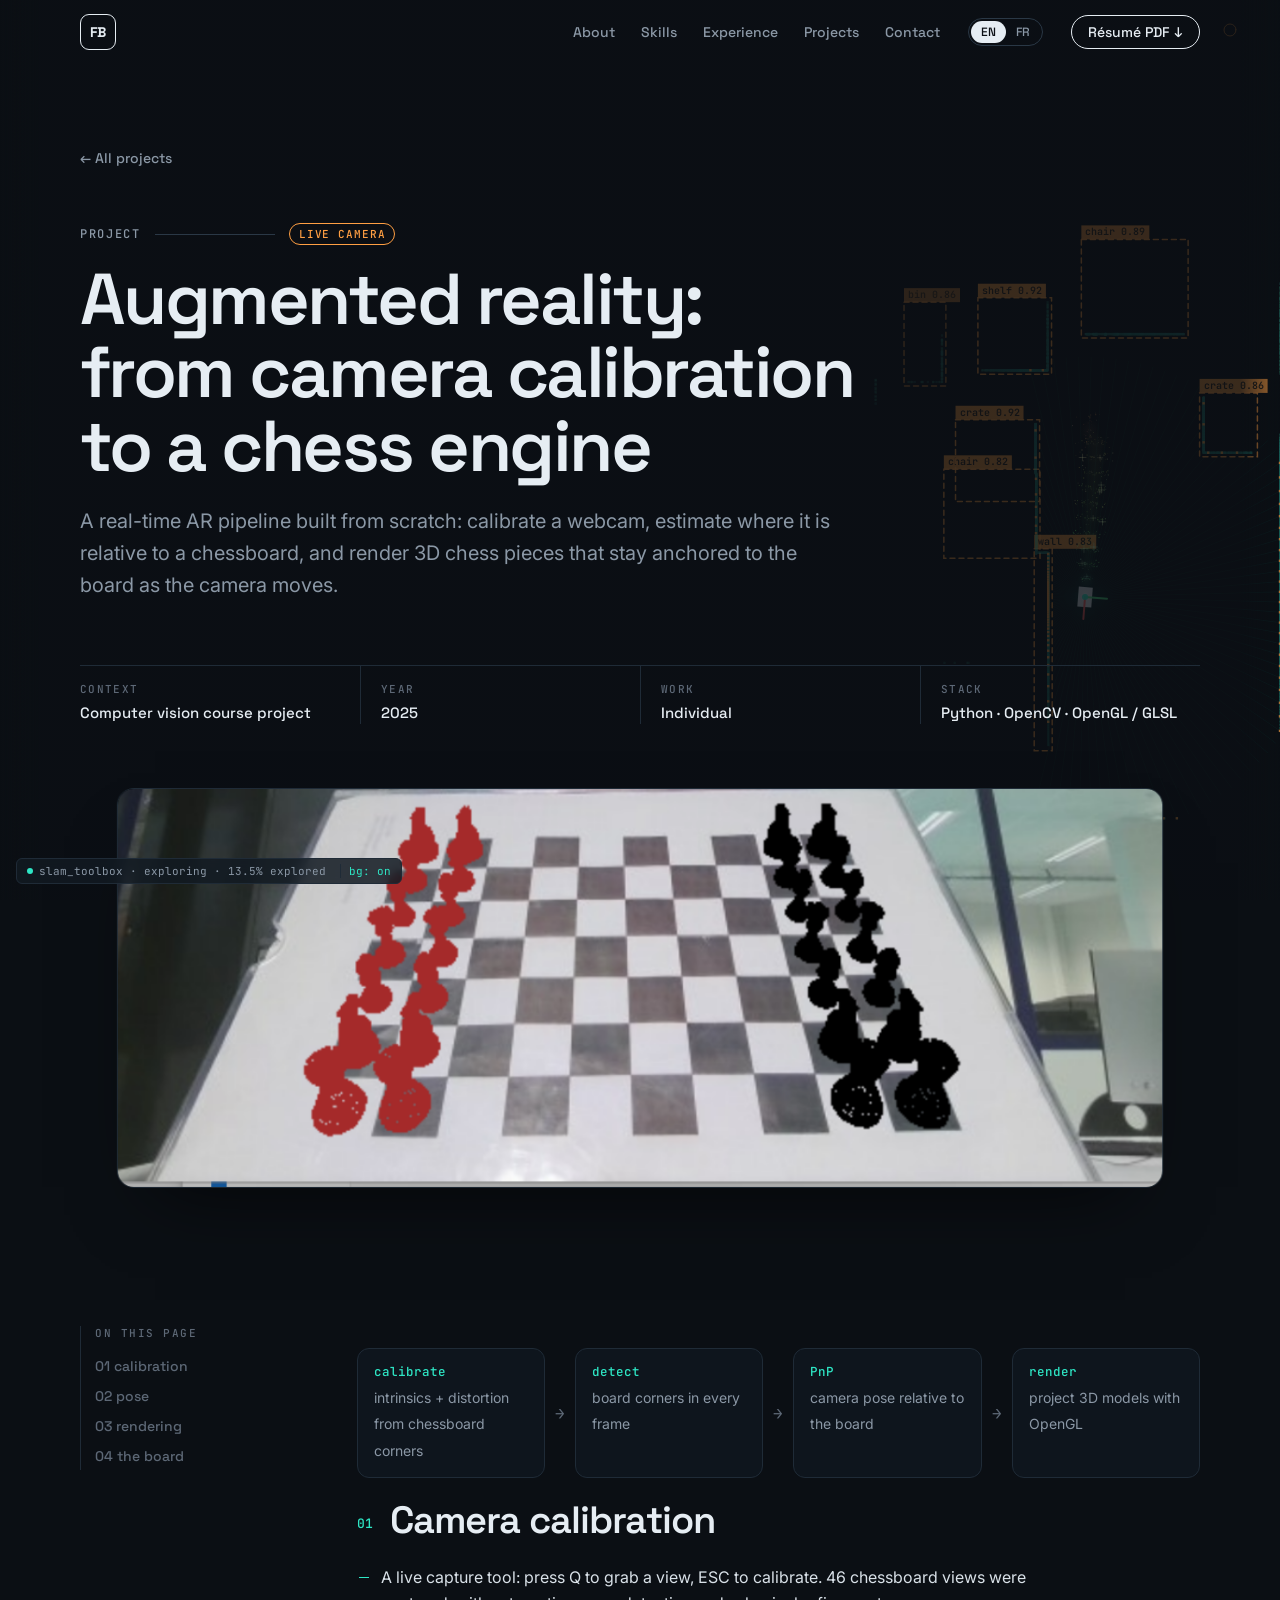
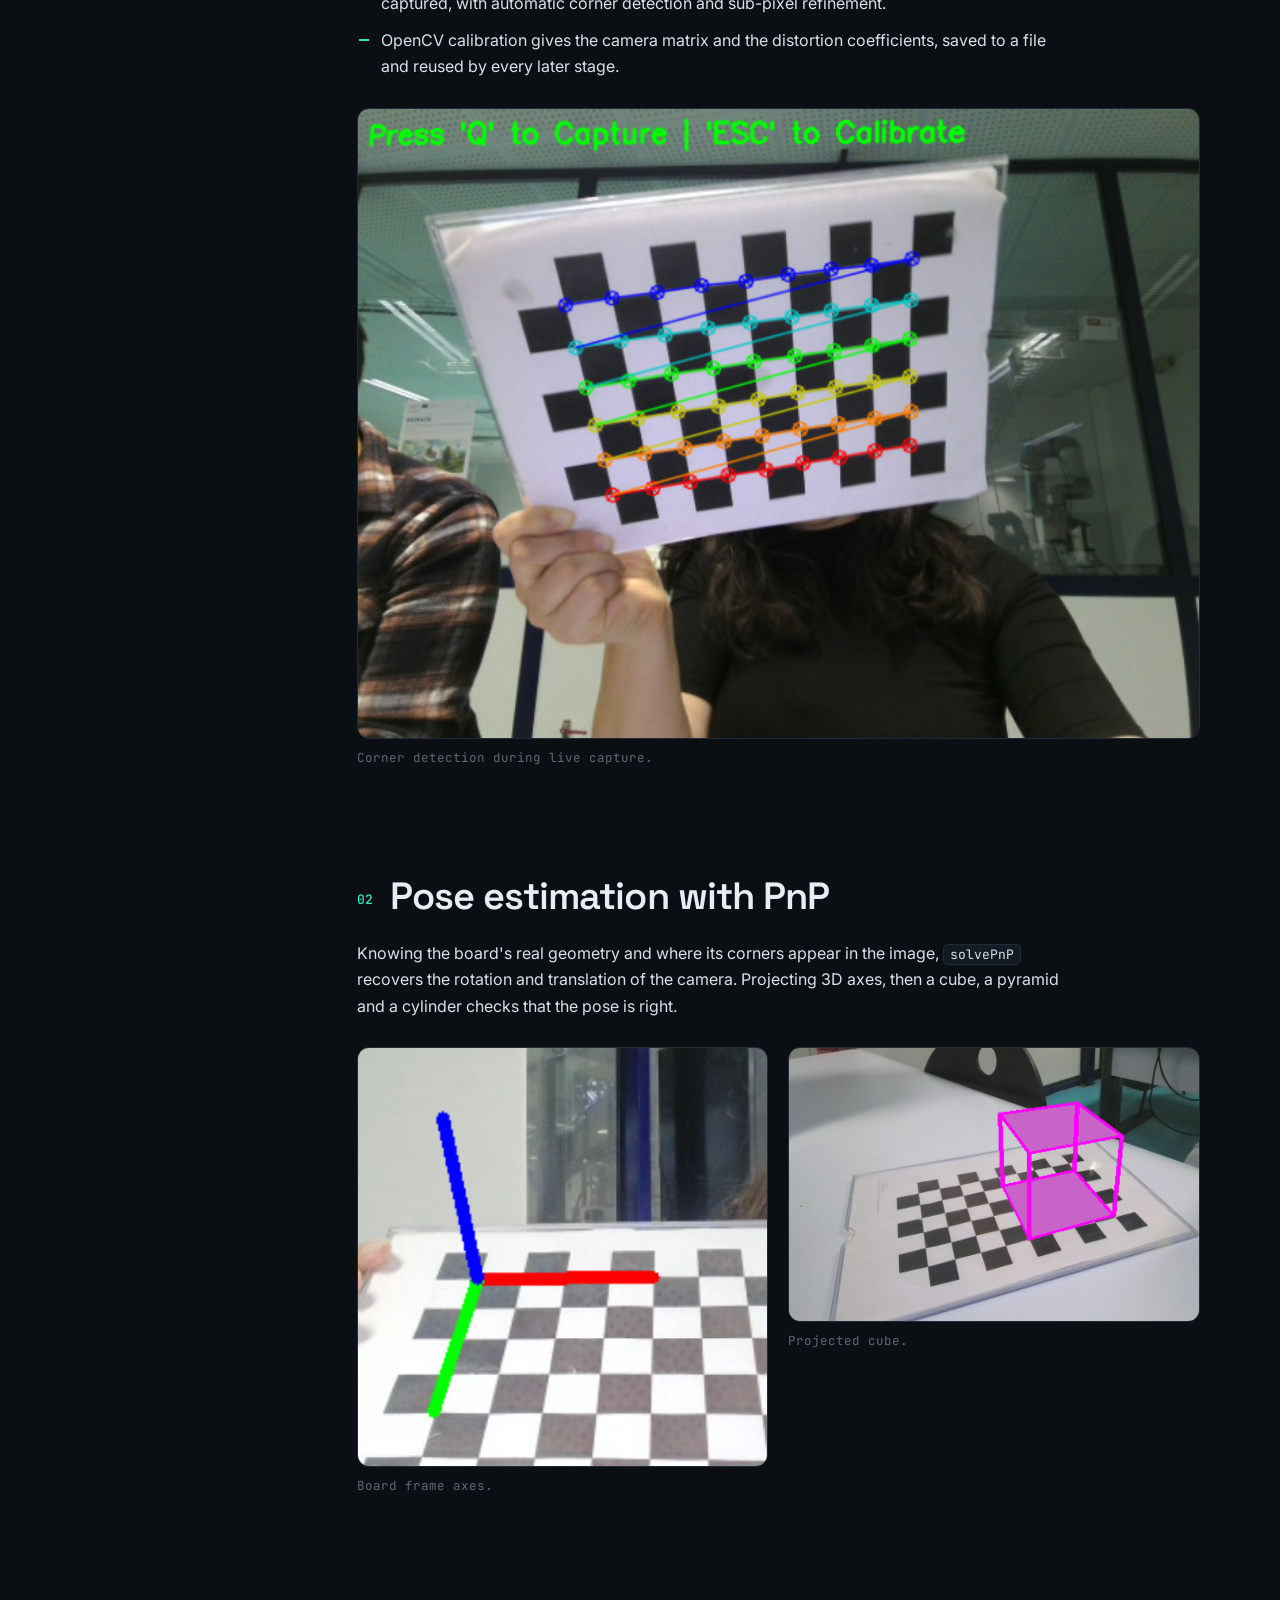
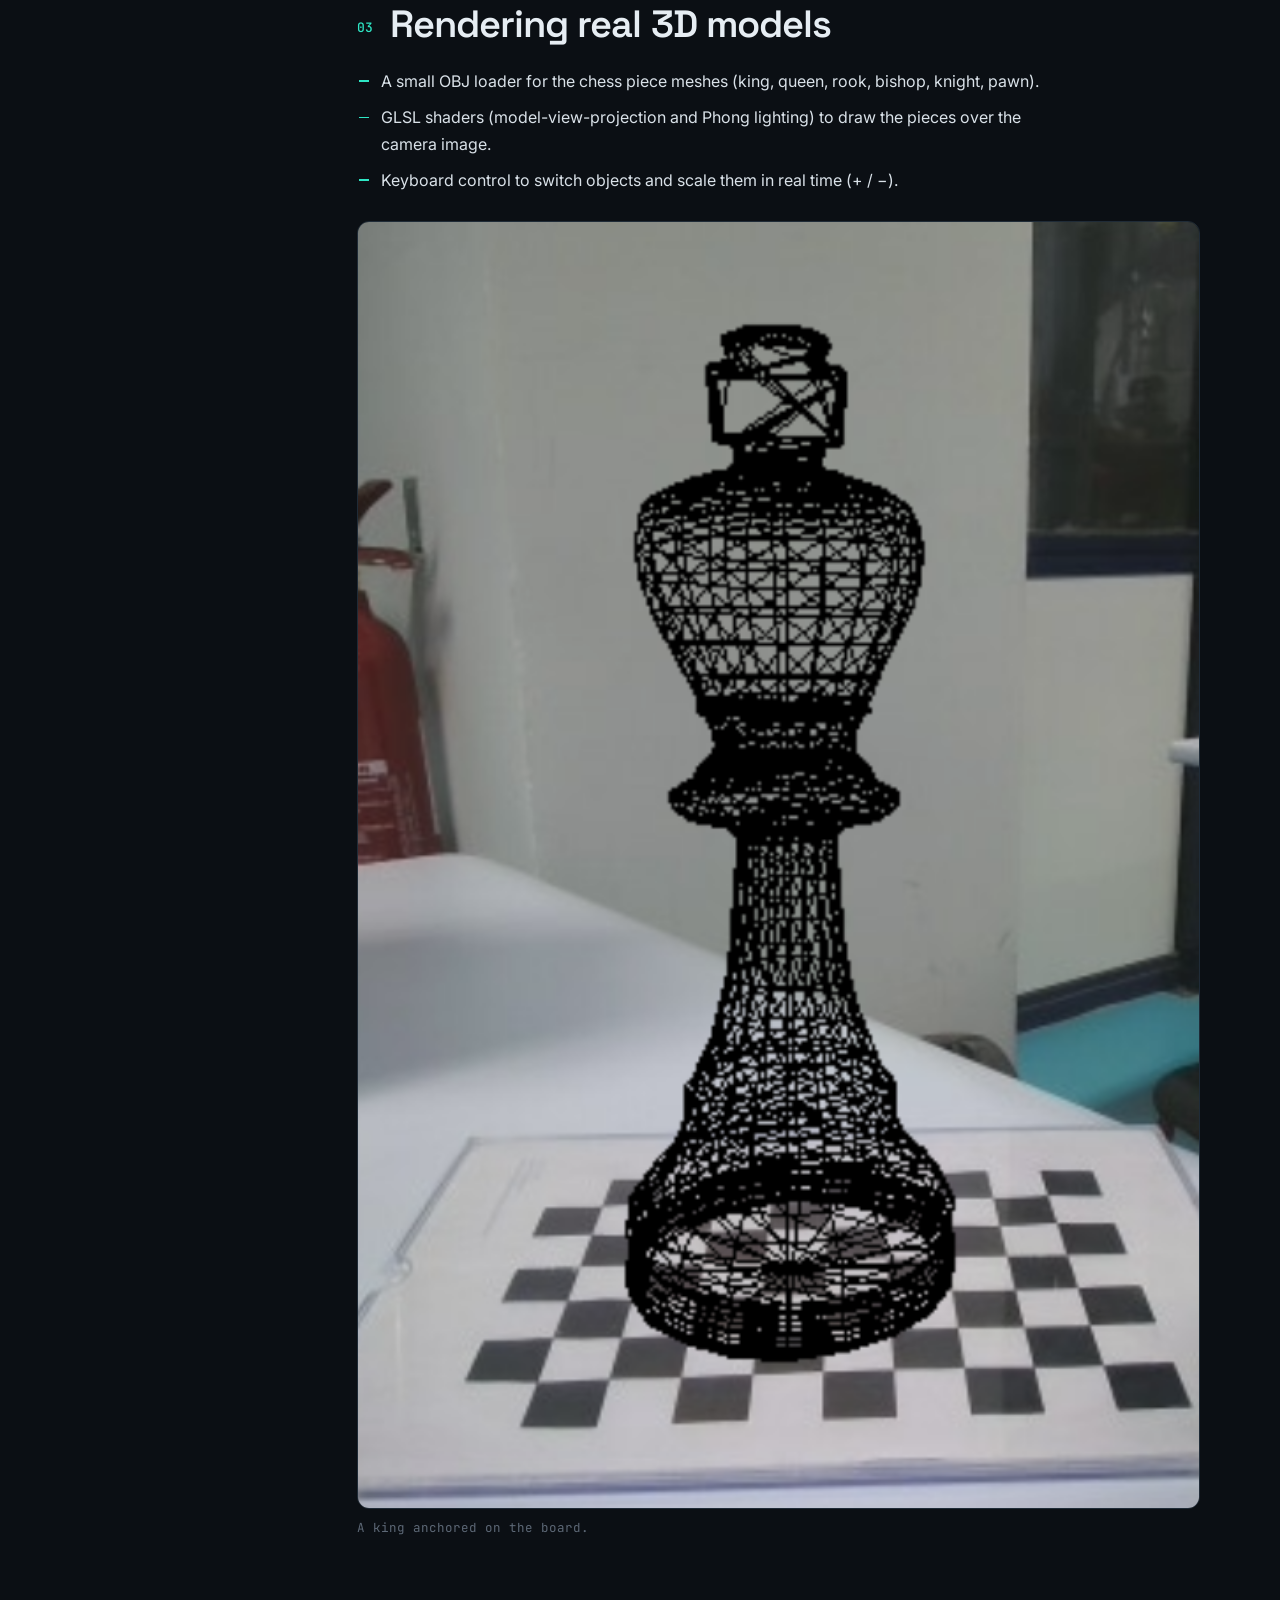
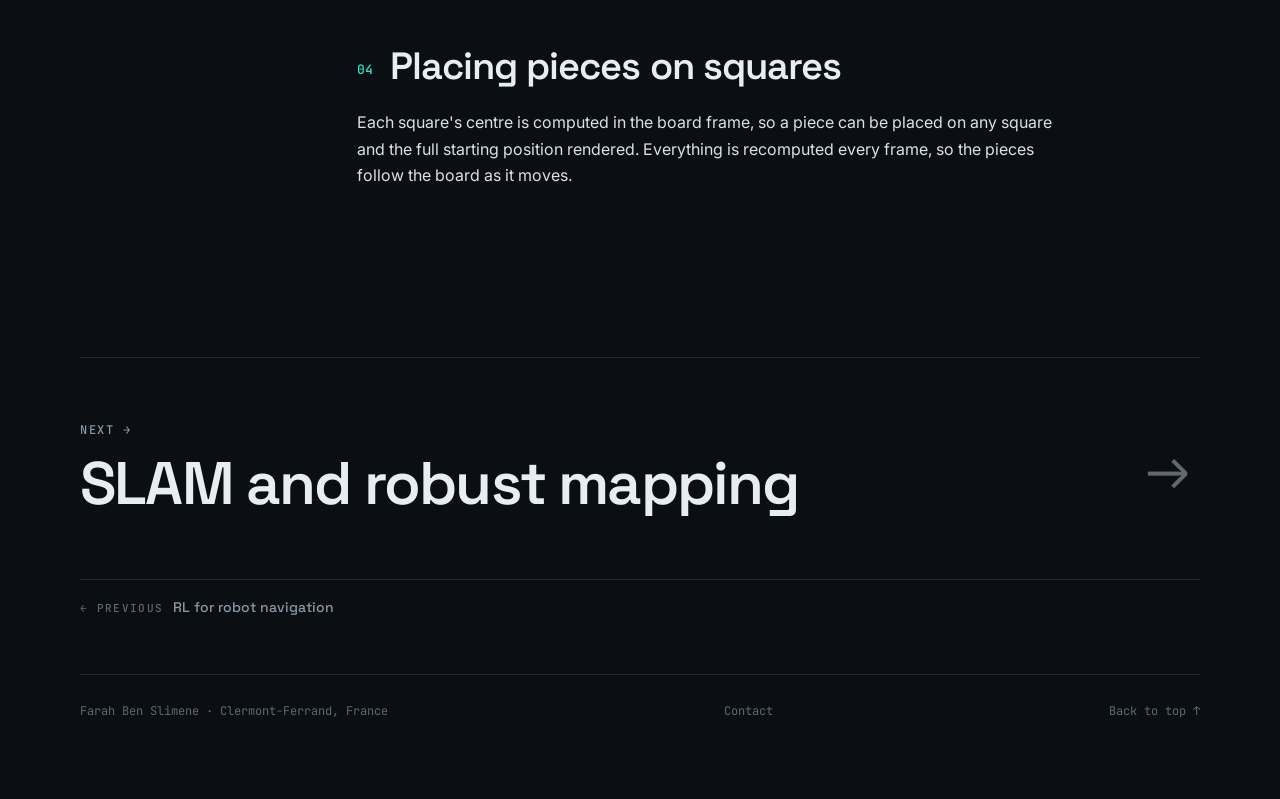
==== projects/ar-chess.html @ 9eebf23f "Portfolio v2 Co-Authored-By: Claude Opus 5.5 <noreply@anthropic.com>" ====
<!doctype html>
<html lang="en">
<head>
  <meta charset="utf-8">
  <meta name="viewport" content="width=device-width, initial-scale=1">
  <title>AR Chess — Farah Ben Slimene</title>
  <meta name="description" content="A real-time augmented reality pipeline: camera calibration, PnP pose estimation and OpenGL rendering of 3D chess pieces on a chessboard.">
  <link rel="preconnect" href="https://fonts.googleapis.com">
  <link rel="preconnect" href="https://fonts.gstatic.com" crossorigin>
  <link href="https://fonts.googleapis.com/css2?family=Space+Grotesk:wght@400;500;600;700&family=Inter:wght@400;500;600&family=JetBrains+Mono:wght@400;500&display=swap" rel="stylesheet">
  <link rel="stylesheet" href="../v2.css">
  <link rel="stylesheet" href="../case.css">
</head>
<body>
<a class="skip" href="#top">Skip to content</a>
<canvas id="slam" aria-hidden="true"></canvas>
<div class="bg-scrim" aria-hidden="true"></div>
<button class="slam-hud" id="slam-toggle" title="Turn the animated background on or off"><span class="dot"></span><span class="hud-info"><span id="slam-status">slam_toolbox · mapping</span> · <span id="slam-pct">0.0</span>% <span data-i18n>explored</span></span><span class="hud-sw">bg: on</span></button>

<header class="bar">
  <a class="mark" href="../index.html" aria-label="Home">FB</a>
  <nav>
    <a href="../index.html#about">About</a>
    <a href="../index.html#skills">Skills</a>
    <a href="../index.html#experience">Experience</a>
    <a href="../index.html#work">Projects</a>
    <a href="../index.html#contact">Contact</a>
  </nav>
  <a class="bar-cta" href="../assets/BEN_SLIMENE_Farah_CV.pdf">Résumé <span class="long">PDF </span>↓</a>
</header>

<main class="wrap case" id="top">
  <a class="crumb" href="../index.html#work">← All projects</a>
  <p class="kicker"><span>Project</span><span class="badge hw">LIVE CAMERA</span></p>
  <h1 class="case-title">Augmented reality: from camera calibration to a chess engine</h1>
  <p class="case-lead">
    A real-time AR pipeline built from scratch: calibrate a webcam, estimate where it is relative to a chessboard,
    and render 3D chess pieces that stay anchored to the board as the camera moves.
  </p>

  <dl class="facts">
    <div><dt>Context</dt><dd>Computer vision course project</dd></div>
    <div><dt>Year</dt><dd>2025</dd></div>
    <div><dt>Work</dt><dd>Individual</dd></div>
    <div><dt>Stack</dt><dd>Python · OpenCV · OpenGL / GLSL</dd></div>
  </dl>

  <div class="case-hero">
    <img src="../assets/img/case/ar_board.png" alt="Full set of red and black 3D chess pieces rendered on a printed chessboard">
  </div>

  <div class="case-body">
  <nav class="toc" aria-label="On this page">
    <a href="#calib">01 calibration</a><a href="#pose">02 pose</a><a href="#render">03 rendering</a><a href="#board">04 the board</a>
  </nav>
  <div class="case-main">

  <div class="flow">
    <div class="step"><b>calibrate</b><span>intrinsics + distortion from chessboard corners</span></div>
    <div class="arrow">→</div>
    <div class="step"><b>detect</b><span>board corners in every frame</span></div>
    <div class="arrow">→</div>
    <div class="step"><b>PnP</b><span>camera pose relative to the board</span></div>
    <div class="arrow">→</div>
    <div class="step"><b>render</b><span>project 3D models with OpenGL</span></div>
  </div>

  <section class="case-sec" id="calib">
    <h2><span class="sec-id">01</span>Camera calibration</h2>
    <ul>
      <li>A live capture tool: press Q to grab a view, ESC to calibrate. 46 chessboard views were captured, with automatic corner detection and sub-pixel refinement.</li>
      <li>OpenCV calibration gives the camera matrix and the distortion coefficients, saved to a file and reused by every later stage.</li>
    </ul>
    <figure><img src="../assets/img/case/ar_calib.png" alt="Live capture window detecting the chessboard corners, with the instruction Press Q to capture, ESC to calibrate"><figcaption>Corner detection during live capture.</figcaption></figure>
  </section>

  <section class="case-sec" id="pose">
    <h2><span class="sec-id">02</span>Pose estimation with PnP</h2>
    <p>
      Knowing the board's real geometry and where its corners appear in the image, <code>solvePnP</code> recovers the
      rotation and translation of the camera. Projecting 3D axes, then a cube, a pyramid and a cylinder checks that the pose is right.
    </p>
    <div class="two-col">
      <figure><img src="../assets/img/case/ar_axis.png" alt="3D coordinate axes drawn on the chessboard"><figcaption>Board frame axes.</figcaption></figure>
      <figure><img src="../assets/img/case/ar_cube.png" alt="A 3D cube projected on the chessboard"><figcaption>Projected cube.</figcaption></figure>
    </div>
  </section>

  <section class="case-sec" id="render">
    <h2><span class="sec-id">03</span>Rendering real 3D models</h2>
    <ul>
      <li>A small OBJ loader for the chess piece meshes (king, queen, rook, bishop, knight, pawn).</li>
      <li>GLSL shaders (model-view-projection and Phong lighting) to draw the pieces over the camera image.</li>
      <li>Keyboard control to switch objects and scale them in real time (+ / −).</li>
    </ul>
    <figure><img src="../assets/img/ar_chess.png" alt="Wireframe 3D king standing on the chessboard"><figcaption>A king anchored on the board.</figcaption></figure>
  </section>

  <section class="case-sec" id="board">
    <h2><span class="sec-id">04</span>Placing pieces on squares</h2>
    <p>
      Each square's centre is computed in the board frame, so a piece can be placed on any square and the full starting
      position rendered. Everything is recomputed every frame, so the pieces follow the board as it moves.
    </p>
  </section>
  </div>
  </div>

  <div class="pager">
    <a href="rl-navigation.html"><small>← previous</small>RL for robot navigation</a>
    <a class="next" href="slam-mapping.html"><small>next →</small>SLAM and robust mapping</a>
  </div>
</main>

<footer class="foot wrap">
  <span>Farah Ben Slimene · Clermont-Ferrand, France</span>
  <a href="../index.html#contact">Contact</a>
  <a href="#top">Back to top ↑</a>
</footer>
<script src="../lang.js"></script>
<script src="../robot-bg.js"></script>
<script src="../case.js"></script>
</body>
</html>
---- v2.css ----
/* ===== Portfolio v2 ===== */
:root {
  --bg: #0b0f14;
  --surface: #121a23;
  --text: #e6edf3;
  --muted: #8b98a6;
  --dim: #5d6876;
  --line: #1f2b37;
  --line-2: #2a3846;
  --accent: #2ee6c5;
  --accent-2: #ff9f43;
  --x: #ff5c5c; --y: #4ade80; --z: #60a5fa;
  --display: "Space Grotesk", system-ui, sans-serif;
  --sans: "Inter", system-ui, sans-serif;
  --mono: "JetBrains Mono", ui-monospace, monospace;
  --ease: cubic-bezier(.2, .8, .2, 1);
}
* { box-sizing: border-box; }
html { scroll-behavior: smooth; scroll-padding-top: 80px; }
body { margin: 0; background: var(--bg); color: var(--text); font: 16px/1.65 var(--sans); -webkit-font-smoothing: antialiased; overflow-x: hidden; }
img, video, canvas { display: block; max-width: 100%; }
a { color: inherit; text-decoration: none; }
b { font-weight: 600; }
::selection { background: var(--accent); color: #04110e; }
.wrap { width: min(1120px, calc(100% - 48px)); margin: 0 auto; }
.skip { position: absolute; left: -999px; }
.skip:focus { left: 12px; top: 12px; z-index: 99; background: var(--surface); padding: 8px 12px; }
:focus-visible { outline: 2px solid var(--accent); outline-offset: 3px; border-radius: 4px; }

/* ----- robot background (from draft 1) ----- */
#slam { position: fixed; inset: 0; width: 100vw; height: 100vh; z-index: -1; pointer-events: none; opacity: .75; }
.bg-scrim { position: fixed; inset: 0; z-index: -1; pointer-events: none;
  background: linear-gradient(90deg, transparent 0,
    color-mix(in srgb, var(--bg) 70%, transparent) max(0px, calc(50% - 600px)),
    color-mix(in srgb, var(--bg) 70%, transparent) min(100%, calc(50% + 600px)), transparent 100%); }
body.bg-off #slam, body.bg-off .bg-scrim { display: none; }
.slam-hud { position: fixed; left: 16px; bottom: 16px; z-index: 30; display: flex; align-items: center; gap: 6px;
  font: 11px var(--mono); color: var(--muted); cursor: pointer;
  background: color-mix(in srgb, var(--surface) 85%, transparent); backdrop-filter: blur(6px);
  border: 1px solid var(--line); border-radius: 6px; padding: 5px 10px; }
.slam-hud:hover { border-color: var(--accent); }
.slam-hud .dot { width: 6px; height: 6px; }
.hud-sw { margin-left: 8px; padding-left: 8px; border-left: 1px solid var(--line); color: var(--accent); }
body.bg-off .slam-hud .dot { background: var(--muted); animation: none; }
body.bg-off .hud-sw { color: var(--muted); }
.dot { display: inline-block; width: 8px; height: 8px; border-radius: 50%; background: var(--accent); animation: ping 2s infinite; flex: none; }
@keyframes ping { 0% { box-shadow: 0 0 0 0 color-mix(in srgb, var(--accent) 60%, transparent); } 100% { box-shadow: 0 0 0 10px transparent; } }

/* ----- top bar ----- */
.bar { position: fixed; top: 0; left: 0; right: 0; z-index: 40; display: flex; align-items: center; gap: 28px;
  padding: 14px max(24px, calc(50% - 560px)); transition: background .3s, border-color .3s, padding .3s;
  border-bottom: 1px solid transparent; }
.bar.scrolled { background: color-mix(in srgb, var(--bg) 78%, transparent); backdrop-filter: blur(14px); border-bottom-color: var(--line); padding-block: 10px; }
.mark { width: 36px; height: 36px; display: grid; place-items: center; border: 1.5px solid var(--text); border-radius: 9px;
  font: 700 14px var(--display); letter-spacing: .02em; transition: background .2s, color .2s; }
.mark:hover { background: var(--text); color: var(--bg); }
.bar nav { margin-left: auto; display: flex; gap: 26px; }
.bar nav a { position: relative; font: 500 14px var(--display); color: var(--muted); transition: color .2s; }
.bar nav a::after { content: ""; position: absolute; left: 0; right: 0; bottom: -4px; height: 1.5px; background: var(--text); transform: scaleX(0); transform-origin: right; transition: transform .35s var(--ease); }
.bar nav a:hover, .bar nav a.on { color: var(--text); }
.bar nav a:hover::after, .bar nav a.on::after { transform: scaleX(1); transform-origin: left; }
.bar-cta { font: 500 14px var(--display); padding: 7px 16px; border: 1.5px solid var(--text); border-radius: 99px; transition: background .2s, color .2s; }
.bar-cta:hover { background: var(--text); color: var(--bg); }

/* ----- shared ----- */
.eyebrow { margin: 0 0 10px; font: 500 12px var(--mono); letter-spacing: .14em; text-transform: uppercase; color: var(--muted); }
.sec { padding: clamp(90px, 14vh, 150px) 0; }
.sec-head { margin-bottom: clamp(36px, 6vw, 64px); }
.sec-head h2 { margin: 0; font: 600 clamp(32px, 4.6vw, 54px)/1.05 var(--display); letter-spacing: -.025em; }
.reveal { opacity: 0; transform: translateY(28px); transition: opacity .9s var(--ease), transform .9s var(--ease); }
.reveal.in { opacity: 1; transform: none; }

/* ----- hero ----- */
.hero { height: 170vh; position: relative; }
.hero-pin { position: sticky; top: 0; height: 100vh; min-height: 560px; display: flex; flex-direction: column; justify-content: center; }
.hero-inner { will-change: transform, opacity; }
.hero-eyebrow { display: flex; align-items: center; gap: 16px; max-width: 420px; }
.hero-eyebrow .rule { flex: 1; height: 1px; background: var(--line-2); transform-origin: left; animation: grow 1.2s .3s var(--ease) both; }
@keyframes grow { from { transform: scaleX(0); } }
.status { display: inline-flex; align-items: center; gap: 10px; margin: 6px 0 26px; font: 13px var(--mono); color: var(--muted); }
.name { margin: 0; font: 700 clamp(64px, 12.5vw, 170px)/.88 var(--display); letter-spacing: -.045em; }
.name-line { display: block; overflow: hidden; padding-bottom: .04em; }
.name-line > span { display: inline-block; transform: translateY(105%); animation: up 1.1s var(--ease) forwards; }
.name-line:nth-child(2) > span { animation-delay: .12s; }
@keyframes up { to { transform: none; } }
.headline { max-width: 760px; margin: 30px 0 0; font: 400 clamp(22px, 2.6vw, 34px)/1.3 var(--display); letter-spacing: -.015em; color: #c9d3dd; }
.headline b { color: var(--text); font-weight: 600; }
.headline .w { display: inline-block; opacity: 0; transform: translateY(14px); filter: blur(6px); transition: opacity .7s var(--ease), transform .7s var(--ease), filter .7s; }
.headline.go .w { opacity: 1; transform: none; filter: none; }
.intro { opacity: 0; animation: fade 1s .9s var(--ease) forwards; }
.hero-eyebrow.intro, .status.intro { animation-delay: .1s; }
@keyframes fade { from { opacity: 0; transform: translateY(10px); } to { opacity: 1; transform: none; } }
.actions { display: flex; flex-wrap: wrap; gap: 12px; margin-top: 36px; animation-delay: 1.3s; }
.cta { position: relative; display: inline-flex; align-items: center; gap: 12px; padding: 6px 6px 6px 22px; border-radius: 99px;
  background: var(--text); color: var(--bg); font: 600 15px var(--display); overflow: hidden; }
.cta i { width: 34px; height: 34px; display: grid; place-items: center; border-radius: 50%; background: var(--bg); color: var(--text); font-style: normal; transition: transform .35s var(--ease); }
.cta:hover i { transform: translateX(4px) rotate(-45deg); }
.ghost { display: inline-flex; align-items: center; padding: 0 22px; border-radius: 99px; border: 1.5px dashed var(--line-2); color: var(--muted); font: 500 15px var(--display); transition: color .2s, border-color .2s; }
.ghost:hover { color: var(--text); border-color: var(--text); border-style: solid; }
.scroll-hint { position: absolute; left: 50%; bottom: 34px; transform: translateX(-50%); display: flex; flex-direction: column; align-items: center; gap: 10px;
  font: 11px var(--mono); letter-spacing: .12em; text-transform: uppercase; color: var(--dim); animation-delay: 1.8s; }
.mouse { width: 22px; height: 34px; border: 1.5px solid var(--dim); border-radius: 12px; display: flex; justify-content: center; padding-top: 6px; }
.mouse i { width: 2px; height: 7px; border-radius: 2px; background: var(--text); animation: wheel 1.8s infinite; }
@keyframes wheel { 0% { opacity: 1; transform: none; } 80% { opacity: 0; transform: translateY(10px); } 100% { opacity: 0; } }

/* ----- about ----- */
.about-grid { display: grid; grid-template-columns: 320px 1fr; gap: clamp(36px, 6vw, 80px); align-items: start; }
.portrait { all: unset; cursor: pointer; display: block; perspective: 1200px; }
.portrait-card { position: relative; display: block; aspect-ratio: 4 / 5; transform-style: preserve-3d; transition: transform .9s var(--ease); }
.portrait.flipped .portrait-card { transform: rotateY(180deg); }
.face { position: absolute; inset: 0; border-radius: 18px; overflow: hidden; backface-visibility: hidden; border: 1px solid var(--line-2); }
.face img { width: 100%; height: 100%; object-fit: cover; filter: grayscale(.15); transition: filter .4s, transform .8s var(--ease); }
.portrait:hover .face img { filter: none; transform: scale(1.03); }
.back { transform: rotateY(180deg); background: var(--surface); padding: 28px; display: flex; flex-direction: column; justify-content: center; gap: 2px; }
.back-k { font: 11px var(--mono); letter-spacing: .12em; text-transform: uppercase; color: var(--dim); margin-top: 14px; }
.back-v { font: 500 17px var(--display); }
.portrait-hint { display: block; margin-top: 12px; text-align: center; font: 11px var(--mono); letter-spacing: .1em; text-transform: uppercase; color: var(--dim); }
.lede { margin: 0 0 34px; font: 500 clamp(24px, 2.7vw, 34px)/1.3 var(--display); letter-spacing: -.02em; }
.lede .w { color: var(--line-2); transition: color .4s; }
.lede .w.on { color: var(--text); }
.notes { display: grid; gap: 16px; color: var(--muted); font-size: 17px; max-width: 640px; border-left: 1px solid var(--line-2); padding-left: 24px; }
.notes p { margin: 0; }

/* ----- skills ----- */
.skills-grid { display: grid; grid-template-columns: repeat(2, 1fr); gap: 52px 64px; }
.skillgroup h3 { margin: 0 0 18px; padding-bottom: 12px; border-bottom: 1px solid var(--line); font: 500 12px var(--mono); letter-spacing: .12em; text-transform: uppercase; color: var(--muted); }
.tools { display: flex; flex-wrap: wrap; gap: 10px; }
.tools span { display: inline-flex; align-items: center; gap: 10px; padding: 9px 16px 9px 14px; border-radius: 12px; border: 1px solid var(--line);
  background: color-mix(in srgb, var(--surface) 70%, transparent); font: 500 15px var(--display); transition: transform .3s var(--ease), border-color .3s, background .3s; }
.tools span:hover { transform: translateY(-3px); border-color: var(--line-2); background: var(--surface); }
.tools img { width: 22px; height: 22px; }
.tools img.inv { filter: invert(1); }

/* ----- experience ----- */
.xp-grid { display: grid; grid-template-columns: minmax(280px, 380px) 1fr; gap: clamp(40px, 7vw, 100px); align-items: start; }
.xp-index { position: sticky; top: 110px; }
.xp-list { list-style: none; margin: 0; padding: 0; border-top: 1px solid var(--line); }
.xp-list a { display: grid; grid-template-columns: 34px 1fr auto; gap: 12px; align-items: baseline; padding: 16px 0; border-bottom: 1px solid var(--line); color: var(--dim); transition: color .3s; }
.xp-list .n { font: 12px var(--mono); }
.xp-list .t { font: 500 16px var(--display); }
.xp-list em { display: block; font: normal 13px var(--sans); color: var(--dim); }
.xp-list .y { font: 12px var(--mono); }
.xp-list a:hover, .xp-list a[data-on="1"] { color: var(--text); }
.xp-list a[data-on="1"] .n { color: var(--accent); }
.xp-entries { display: grid; gap: 88px; padding-top: 6px; }
.job-meta { margin: 0 0 8px; font: 12px var(--mono); letter-spacing: .04em; color: var(--muted); }
.job h3 { margin: 0; font: 600 clamp(22px, 2.4vw, 28px)/1.2 var(--display); letter-spacing: -.015em; }
.job-org { margin: 4px 0 18px; color: var(--accent); font: 500 15px var(--display); }
.job ul { margin: 0 0 18px; padding-left: 18px; color: var(--muted); }
.job li { margin-bottom: 6px; }
.job li::marker { color: var(--dim); }
.chips { display: flex; flex-wrap: wrap; gap: 6px; margin: 0; }
.chips span { font: 12px var(--mono); padding: 4px 10px; border-radius: 99px; border: 1px solid var(--line-2); color: var(--muted); }
.edu { display: grid; grid-template-columns: 110px 1fr; gap: 14px 16px; margin: 6px 0 22px; }
.edu dt { font: 12px var(--mono); color: var(--muted); padding-top: 3px; }
.edu dd { margin: 0; color: var(--muted); font-size: 15px; }
.edu dd b { display: block; color: var(--text); font: 500 16px var(--display); }

/* ----- work: project index ----- */
.alias { position: relative; top: -80px; display: block; }
.work-head { display: flex; justify-content: space-between; align-items: flex-end; flex-wrap: wrap; gap: 20px; margin-bottom: clamp(36px, 6vw, 60px); }
.work-head .sec-head { margin: 0; }
.tabs { display: flex; gap: 22px; }
.tabs button { all: unset; cursor: pointer; position: relative; padding: 6px 0; font: 500 15px var(--display); color: var(--dim); transition: color .2s; }
.tabs button::after { content: ""; position: absolute; left: 0; right: 0; bottom: 0; height: 1.5px; background: var(--text); transform: scaleX(0); transition: transform .35s var(--ease); }
.tabs button:hover { color: var(--muted); }
.tabs button.on { color: var(--text); }
.tabs button.on::after { transform: scaleX(1); }
.tabs button:focus-visible { outline: 2px solid var(--accent); }

.index { display: grid; grid-template-columns: 1fr 1fr; gap: 28px; align-items: start; }
.col { display: grid; gap: 40px; }
.col:nth-child(2) { margin-top: 90px; }
.item { display: block; transition: opacity .5s, transform .6s var(--ease); }
.item.hide { display: none; }
.stage { position: relative; display: grid; place-items: center; aspect-ratio: 4 / 3; border-radius: 22px; overflow: hidden; padding: 9% 8%; perspective: 1400px; }
.stage.tall { aspect-ratio: 4 / 5; }
.stage.s-a { background: linear-gradient(160deg, #dfe5ee, #c5cedc); }
.stage.s-b { background: linear-gradient(160deg, #d9e6e3, #bccfcb); }
.stage.s-c { background: linear-gradient(160deg, #e2e0ea, #c9c6d8); }
.stage.s-d { background: linear-gradient(160deg, #e6e2da, #d0c9bb); }
.screen { position: relative; z-index: 1; width: 100%; border-radius: 12px; overflow: hidden; background: #0d1117;
  box-shadow: 0 1px 0 rgba(255,255,255,.4) inset, 0 30px 50px -18px rgba(20, 30, 45, .55), 0 12px 18px -10px rgba(20, 30, 45, .35);
  transform: rotateX(var(--rx, 6deg)) rotateY(var(--ry, -8deg)) translateZ(0); transition: transform .9s var(--ease); }
.screen img, .screen video, .screen canvas { width: 100%; aspect-ratio: 16 / 10; object-fit: cover; }
.stage.tall .screen img, .stage.tall .screen canvas { aspect-ratio: 4 / 4.6; }
.screen canvas.viz { cursor: crosshair; }
.hint { position: absolute; left: 10px; bottom: 9px; z-index: 2; pointer-events: none; font: 10.5px var(--mono); color: #c9d3dd;
  padding: 3px 8px; border-radius: 99px; background: rgba(13,17,23,.75); border: 1px solid rgba(255,255,255,.12); transition: opacity .4s; }
.item:hover .hint { opacity: 0; }
.course-grid { display: grid; grid-template-columns: repeat(3, 1fr); gap: 24px; }
.course-grid .stage { aspect-ratio: 1 / .9; padding: 8%; }
.course-grid .screen canvas { aspect-ratio: 1 / .82; }
.course-grid .meta { flex-direction: column; gap: 2px; }
.course-grid .meta em { text-align: left; }
.screen.portraitish { width: 78%; }
.screen.white { background: #fff; }
.screen.white img { object-fit: contain; padding: 8px; }
.screen.second { position: absolute; width: 46%; right: 6%; bottom: 7%; z-index: 2; background: #fff; transform: rotateX(var(--rx, 6deg)) rotateY(var(--ry, -8deg)) translateZ(60px) translateY(12px); opacity: 0; transition: opacity .5s, transform .9s var(--ease); }
.screen.second img { object-fit: contain; aspect-ratio: 1; padding: 6px; }
.item:hover .screen.second, .item:focus-visible .screen.second { opacity: 1; transform: rotateX(var(--rx, 0deg)) rotateY(var(--ry, 0deg)) translateZ(60px); }
.item:hover .screen { --rx: 0deg; --ry: 0deg; }
.meta { display: flex; justify-content: space-between; align-items: baseline; gap: 16px; padding: 16px 4px 0; }
.meta b { font: 600 18px/1.3 var(--display); letter-spacing: -.01em; }
.meta em { font: normal 13px var(--sans); color: var(--dim); text-align: right; }
.item:hover .meta b { text-decoration: underline; text-underline-offset: 4px; text-decoration-thickness: 1px; }

.view-pill { position: fixed; left: 0; top: 0; z-index: 50; pointer-events: none; display: flex; align-items: center; gap: 8px;
  padding: 7px 13px; border-radius: 99px; background: var(--bg); color: var(--text); font: 500 13px var(--display);
  box-shadow: 0 10px 30px -10px rgba(0,0,0,.6); opacity: 0; transform: translate(-50%, -50%) scale(.6); transition: opacity .25s, transform .25s var(--ease); }
.view-pill i { font-style: normal; }
.view-pill.on { opacity: 1; transform: translate(-50%, -50%) scale(1); }

/* ----- contact ----- */
.contact { padding-bottom: 80px; }
.big { margin: 0; font: 700 clamp(56px, 10vw, 140px)/.92 var(--display); letter-spacing: -.045em; }
.contact-sub { margin: 28px 0 36px; color: var(--muted); font-size: 18px; }
.mail { display: inline-block; font: 500 clamp(20px, 3vw, 36px) var(--display); letter-spacing: -.01em; padding-bottom: 6px;
  background: linear-gradient(var(--text), var(--text)) 0 100% / 100% 1.5px no-repeat; transition: background-size .5s var(--ease), color .3s; overflow-wrap: anywhere; }
.mail:hover { color: var(--accent); background-size: 0 1.5px; background-position: 100% 100%; }
.links { display: flex; flex-wrap: wrap; gap: 28px; margin: 40px 0 0; }
.links a { font: 500 15px var(--display); color: var(--muted); transition: color .2s; }
.links a:hover { color: var(--text); }
.foot { display: flex; flex-wrap: wrap; justify-content: space-between; gap: 10px; padding: 28px 0 80px; border-top: 1px solid var(--line); font: 12px var(--mono); color: var(--dim); }
.foot a:hover { color: var(--text); }

/* ----- responsive ----- */
@media (max-width: 900px) {
  .bar nav { display: none; }
  .bar-cta { margin-left: auto; }
  .about-grid, .xp-grid { grid-template-columns: 1fr; }
  .portrait { max-width: 300px; }
  .xp-index { position: static; }
  .skills-grid { grid-template-columns: 1fr; gap: 40px; }
}
@media (max-width: 900px) { .course-grid { grid-template-columns: 1fr 1fr; } }
@media (max-width: 680px) {
  .course-grid { grid-template-columns: 1fr; }
  .wrap { width: calc(100% - 32px); }
  .index { grid-template-columns: 1fr; }
  .col:nth-child(2) { margin-top: 0; }
  .col { gap: 32px; }
  .tabs { gap: 16px; flex-wrap: wrap; }
  .meta { flex-direction: column; gap: 2px; }
  .meta em { text-align: left; }
  .bar-cta .long { display: none; }
  .hero { height: 130vh; }
  .status { font-size: 12px; }
  .slam-hud .hud-info { display: none; }
  .edu { grid-template-columns: 1fr; gap: 2px; }
  .edu dd { margin-bottom: 12px; }
}
@media (prefers-reduced-motion: reduce) {
  *, *::before, *::after { animation-duration: .01ms !important; animation-delay: 0s !important; transition-duration: .01ms !important; }
  .reveal { opacity: 1; transform: none; }
  .headline .w { opacity: 1; transform: none; filter: none; }
  .hero { height: auto; }
  .hero-pin { position: relative; }
}

/* ----- EN / FR switch ----- */
.lang-sw { display: flex; flex: none; border: 1.5px solid var(--line-2); border-radius: 99px; padding: 2px; }
.lang-sw button { all: unset; cursor: pointer; padding: 3px 10px; border-radius: 99px; font: 500 12px var(--display); color: var(--muted); transition: color .2s, background .2s; }
.lang-sw button:hover { color: var(--text); }
.lang-sw button[aria-pressed="true"] { background: var(--text); color: var(--bg); }
.lang-sw button:focus-visible { outline: 2px solid var(--accent); }
@media (max-width: 900px) { .lang-sw { margin-left: auto; } .bar-cta { margin-left: 0; } }
---- case.css ----
/* ===== Project pages (v2), loaded after v2.css ===== */
.progress { position: fixed; top: 0; left: 0; height: 2px; width: 100%; z-index: 41; background: var(--accent);
  transform: scaleX(0); transform-origin: left; }

.case { padding-top: clamp(110px, 16vh, 150px); padding-bottom: 40px; }
.crumb { display: inline-flex; align-items: center; gap: 8px; font: 500 14px var(--display); color: var(--muted); margin-bottom: clamp(36px, 6vw, 56px); transition: color .2s, gap .3s var(--ease); }
.crumb:hover { color: var(--text); gap: 12px; }

/* header */
.kicker { display: flex; align-items: center; gap: 14px; margin: 0 0 18px; font: 500 12px var(--mono); letter-spacing: .14em; text-transform: uppercase; color: var(--muted); }
.kicker::after { content: ""; flex: 0 1 120px; height: 1px; background: var(--line-2); order: 1; }
.kicker .badge { order: 2; font: 500 11px var(--mono); letter-spacing: .08em; padding: 3px 9px; border-radius: 99px; border: 1px solid currentColor; }
.badge.hw { color: var(--accent-2); }
.badge.sim { color: var(--z); }
.case-title { margin: 0 0 22px; max-width: 980px; font: 600 clamp(36px, 6vw, 72px)/1.02 var(--display); letter-spacing: -.035em; text-wrap: balance; }
.case-lead { max-width: 760px; margin: 0 0 clamp(40px, 6vw, 64px); font-size: clamp(17px, 1.6vw, 20px); line-height: 1.6; color: var(--muted); text-wrap: pretty; }
.facts { display: grid; grid-template-columns: repeat(auto-fit, minmax(170px, 1fr)); margin: 0 0 clamp(40px, 6vw, 64px); border-top: 1px solid var(--line); }
.facts div { padding: 16px 20px 0 0; }
.facts div + div { padding-left: 20px; border-left: 1px solid var(--line); }
.facts dt { font: 500 11px var(--mono); color: var(--dim); text-transform: uppercase; letter-spacing: .12em; }
.facts dd { margin: 6px 0 0; font: 500 15px/1.45 var(--display); }

/* main media: grows to full size as it scrolls in */
.case-hero { margin: 0 0 clamp(56px, 9vw, 110px); border-radius: 18px; overflow: hidden; background: #05080b; border: 1px solid var(--line);
  transform-origin: 50% 0; will-change: transform; box-shadow: 0 40px 80px -40px rgba(0, 0, 0, .7); }
.case-hero video, .case-hero img { width: 100%; max-height: min(78vh, 720px); object-fit: contain; background: #05080b; margin: 0 auto; }

/* body: sticky contents on the left, text on the right */
.case-body { display: grid; grid-template-columns: 200px minmax(0, 1fr); gap: clamp(32px, 6vw, 80px); align-items: start; }
.toc { position: sticky; top: 96px; display: flex; flex-direction: column; gap: 2px; margin: 0; padding-left: 14px; border-left: 1px solid var(--line); }
.toc::before { content: "On this page"; display: block; margin: 0 0 10px; font: 500 11px var(--mono); letter-spacing: .14em; text-transform: uppercase; color: var(--dim); }
:root[lang="fr"] .toc::before { content: "Sur cette page"; }
.toc a { position: relative; padding: 5px 0; font: 500 14px var(--display); color: var(--dim); transition: color .2s; }
.toc a::before { content: ""; position: absolute; left: -15px; top: 6px; bottom: 6px; width: 1.5px; background: var(--accent); transform: scaleY(0); transition: transform .35s var(--ease); }
.toc a:hover { color: var(--text); }
.toc a.on { color: var(--text); }
.toc a.on::before { transform: scaleY(1); }
.case-main { min-width: 0; }

/* sections */
.case-sec { padding: 0 0 clamp(48px, 7vw, 80px); }
.case-sec h2 { display: flex; align-items: baseline; gap: 16px; margin: 0 0 22px; font: 600 clamp(26px, 3.2vw, 38px)/1.1 var(--display); letter-spacing: -.025em; }
.sec-id { font: 500 13px var(--mono); color: var(--accent); letter-spacing: .04em; transform: translateY(-.4em); }
.case-sec h3 { margin: 30px 0 10px; font: 600 19px var(--display); letter-spacing: -.01em; }
.case-sec p, .case-sec li { max-width: 720px; color: color-mix(in srgb, var(--text) 86%, var(--muted)); }
.case-sec p { margin: 0 0 16px; }
.case-sec b { color: var(--text); }
.case-sec ul { padding: 0; margin: 0 0 18px; list-style: none; }
.case-sec li { position: relative; margin-bottom: 10px; padding-left: 24px; }
.case-sec li::before { content: ""; position: absolute; left: 2px; top: .78em; width: 10px; height: 1.5px; background: var(--accent); }
.case-sec code { font: 13px var(--mono); background: var(--surface); border: 1px solid var(--line); border-radius: 5px; padding: 1px 6px; }
.case-sec a:not(.case-cta) { color: var(--accent); text-decoration: underline; text-underline-offset: 3px; text-decoration-thickness: 1px; }

/* figures: click to enlarge */
.case-sec figure { margin: 28px 0; }
.case-sec figure img, .case-sec figure video { width: 100%; border-radius: 12px; border: 1px solid var(--line); background: #fff; }
.case-sec figure video { background: #05080b; }
.case-sec figure img, .case-hero img { cursor: zoom-in; transition: transform .5s var(--ease), border-color .3s; }
.case-sec figure img:hover { border-color: var(--line-2); transform: translateY(-3px); }
figcaption { margin-top: 10px; font: 12.5px/1.5 var(--mono); color: var(--dim); }
.two-col { display: grid; grid-template-columns: 1fr 1fr; gap: 20px; margin: 28px 0; }
.two-col figure { margin: 0; }
.two-col figure img { max-height: 420px; object-fit: cover; }

.callout { position: relative; max-width: 720px; margin: 24px 0; padding: 4px 0 4px 22px; border-left: 2px solid var(--accent);
  font: 500 clamp(17px, 1.6vw, 19px)/1.55 var(--display); color: var(--text); }
.callout.warn { border-left-color: var(--accent-2); }

.flow { display: flex; flex-wrap: wrap; align-items: stretch; gap: 10px; margin: 22px 0; }
.flow .step { flex: 1 1 150px; padding: 14px 16px; border: 1px solid var(--line); border-radius: 12px; background: color-mix(in srgb, var(--surface) 60%, transparent);
  transition: border-color .3s, transform .4s var(--ease); }
.flow .step:hover { border-color: var(--accent); transform: translateY(-3px); }
.flow .step b { display: block; margin-bottom: 4px; font: 500 12.5px var(--mono); color: var(--accent); }
.flow .step span { font-size: 14px; color: var(--muted); }
.flow .arrow { align-self: center; color: var(--dim); font: 500 16px var(--mono); }

.table-wrap { overflow-x: auto; margin: 24px 0; }
.case table { border-collapse: collapse; width: 100%; min-width: 520px; font-size: 14.5px; }
.case th, .case td { text-align: left; padding: 12px 14px; border-bottom: 1px solid var(--line); }
.case th { font: 500 11px var(--mono); color: var(--dim); text-transform: uppercase; letter-spacing: .1em; }
.case tbody tr { transition: background .2s; }
.case tbody tr:hover { background: color-mix(in srgb, var(--surface) 70%, transparent); }
.case td.num { font: 500 14px var(--mono); }
.case tr.win td { color: var(--accent); }
.case-cta { display: inline-flex; align-items: center; gap: 6px; margin-top: 8px; font: 500 14px var(--display); color: var(--accent); }
.case-cta:hover { text-decoration: underline; }

/* reveal */
.rv { opacity: 0; transform: translateY(28px); transition: opacity .9s var(--ease), transform .9s var(--ease); }
.rv.in { opacity: 1; transform: none; }

/* pager: small "previous", big "next" */
.pager { display: grid; grid-template-columns: 1fr; margin-top: clamp(40px, 6vw, 72px); border-top: 1px solid var(--line); }
.pager a { display: block; color: var(--text); }
.pager a:not(.next) { order: 2; padding: 18px 0; font: 500 14px var(--display); color: var(--muted); transition: color .2s; }
.pager a:not(.next):hover { color: var(--text); }
.pager a:not(.next) small { margin-right: 10px; font: 500 11px var(--mono); letter-spacing: .12em; text-transform: uppercase; color: var(--dim); }
.pager .next { order: 1; position: relative; padding: clamp(36px, 6vw, 64px) 70px clamp(36px, 6vw, 64px) 0; border-bottom: 1px solid var(--line);
  font: 600 clamp(30px, 5vw, 60px)/1.05 var(--display); letter-spacing: -.03em; transition: color .3s; }
.pager .next small { display: block; margin-bottom: 14px; font: 500 12px var(--mono); letter-spacing: .14em; text-transform: uppercase; color: var(--muted); }
.pager .next::after { content: "→"; position: absolute; right: 0; top: 50%; transform: translate(-12px, -50%); opacity: .4;
  font: 400 clamp(32px, 5vw, 56px) var(--display); transition: transform .5s var(--ease), opacity .3s, color .3s; }
.pager .next:hover { color: var(--accent); }
.pager .next:hover::after { transform: translate(0, -50%); opacity: 1; color: var(--accent); }

/* lightbox */
.lb { position: fixed; inset: 0; z-index: 60; display: grid; place-items: center; padding: 4vmin; cursor: zoom-out;
  background: color-mix(in srgb, var(--bg) 92%, transparent); backdrop-filter: blur(10px); opacity: 0; pointer-events: none; transition: opacity .3s; }
.lb.on { opacity: 1; pointer-events: auto; }
.lb img { max-width: 100%; max-height: 84vh; border-radius: 12px; background: #fff; transform: scale(.96); transition: transform .4s var(--ease); }
.lb.on img { transform: none; }
.lb p { margin: 14px 0 0; text-align: center; font: 12.5px var(--mono); color: var(--muted); }

@media (max-width: 900px) {
  .case-body { grid-template-columns: 1fr; gap: 0; }
  .toc { position: static; flex-direction: row; flex-wrap: wrap; gap: 6px 18px; padding: 0 0 28px; margin-bottom: 36px; border-left: 0; border-bottom: 1px solid var(--line); }
  .toc::before { width: 100%; }
  .toc a::before { display: none; }
}
@media (max-width: 680px) {
  .two-col { grid-template-columns: 1fr; }
  .facts div + div { padding-left: 0; border-left: 0; }
  .facts div { padding-right: 0; }
  .pager .next { padding-right: 48px; }
  .case-hero { border-radius: 12px; }
}
@media (prefers-reduced-motion: reduce) { .rv { opacity: 1; transform: none; } }
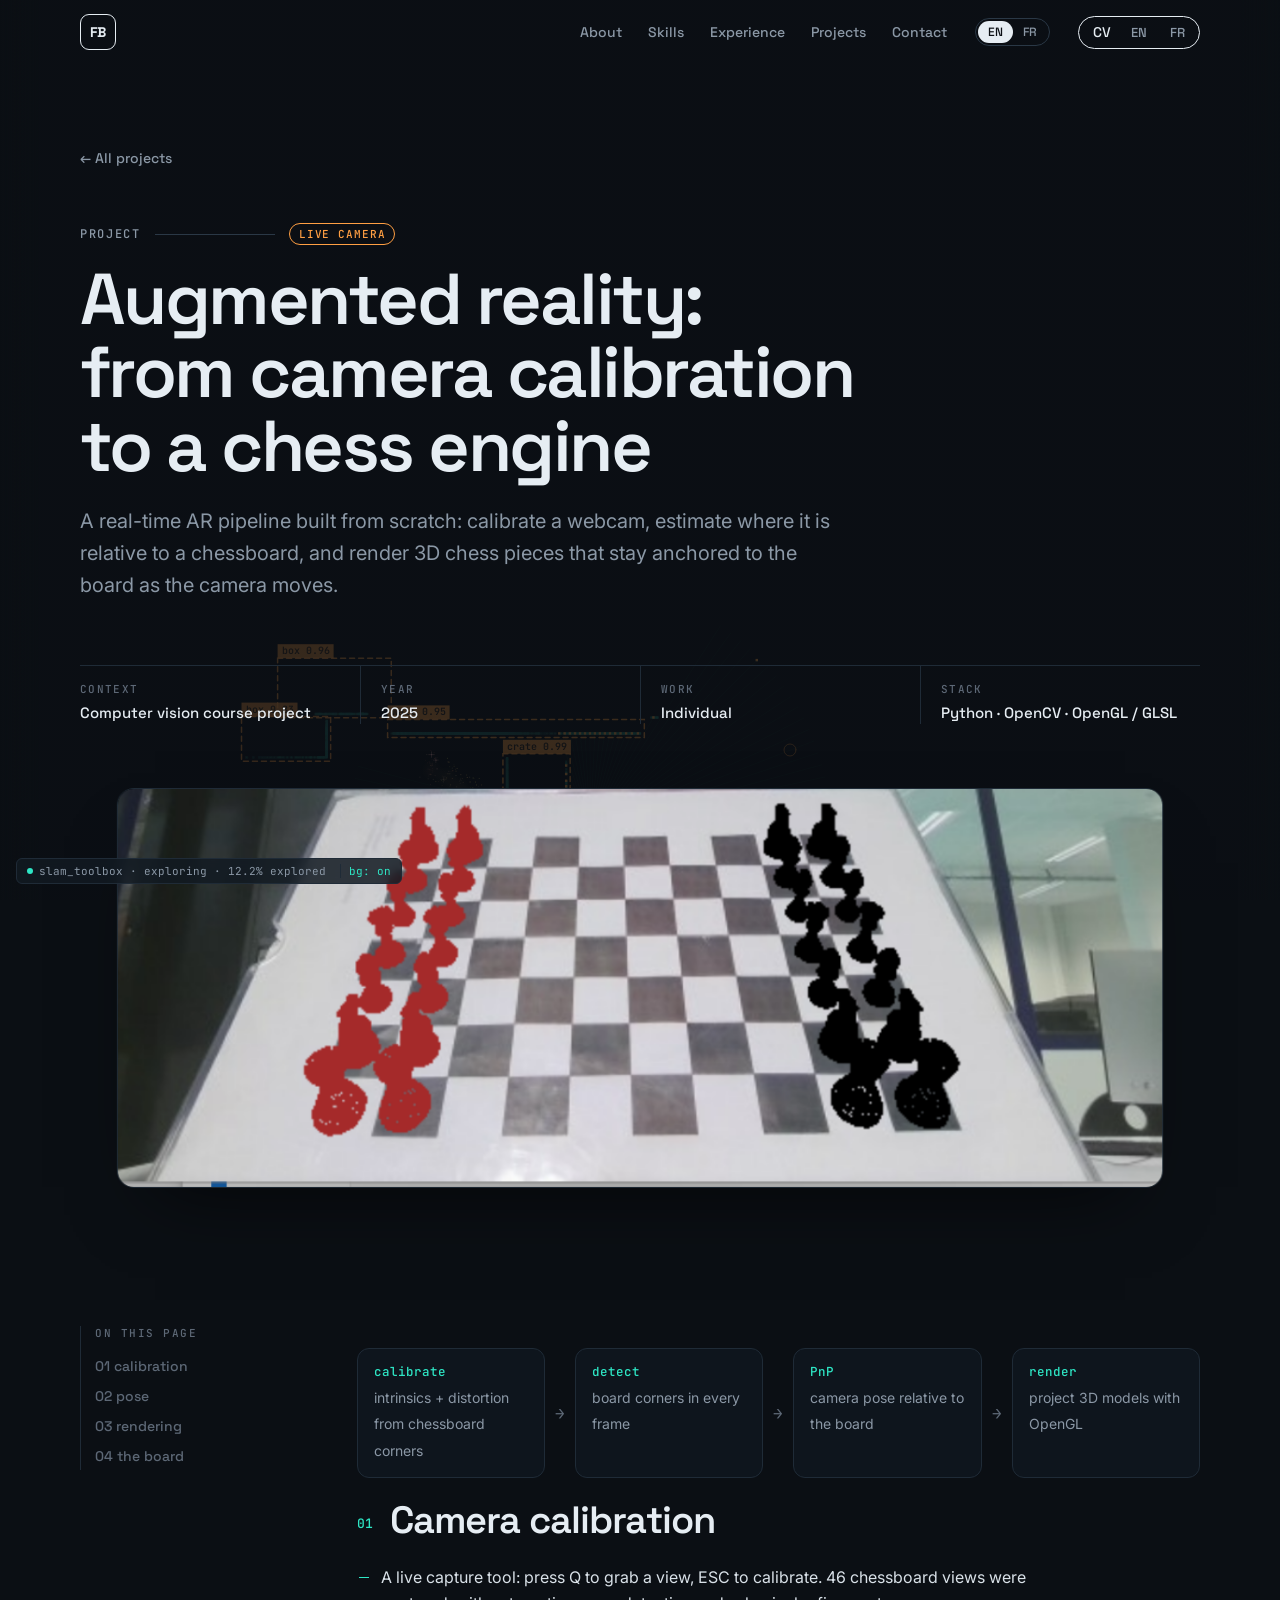
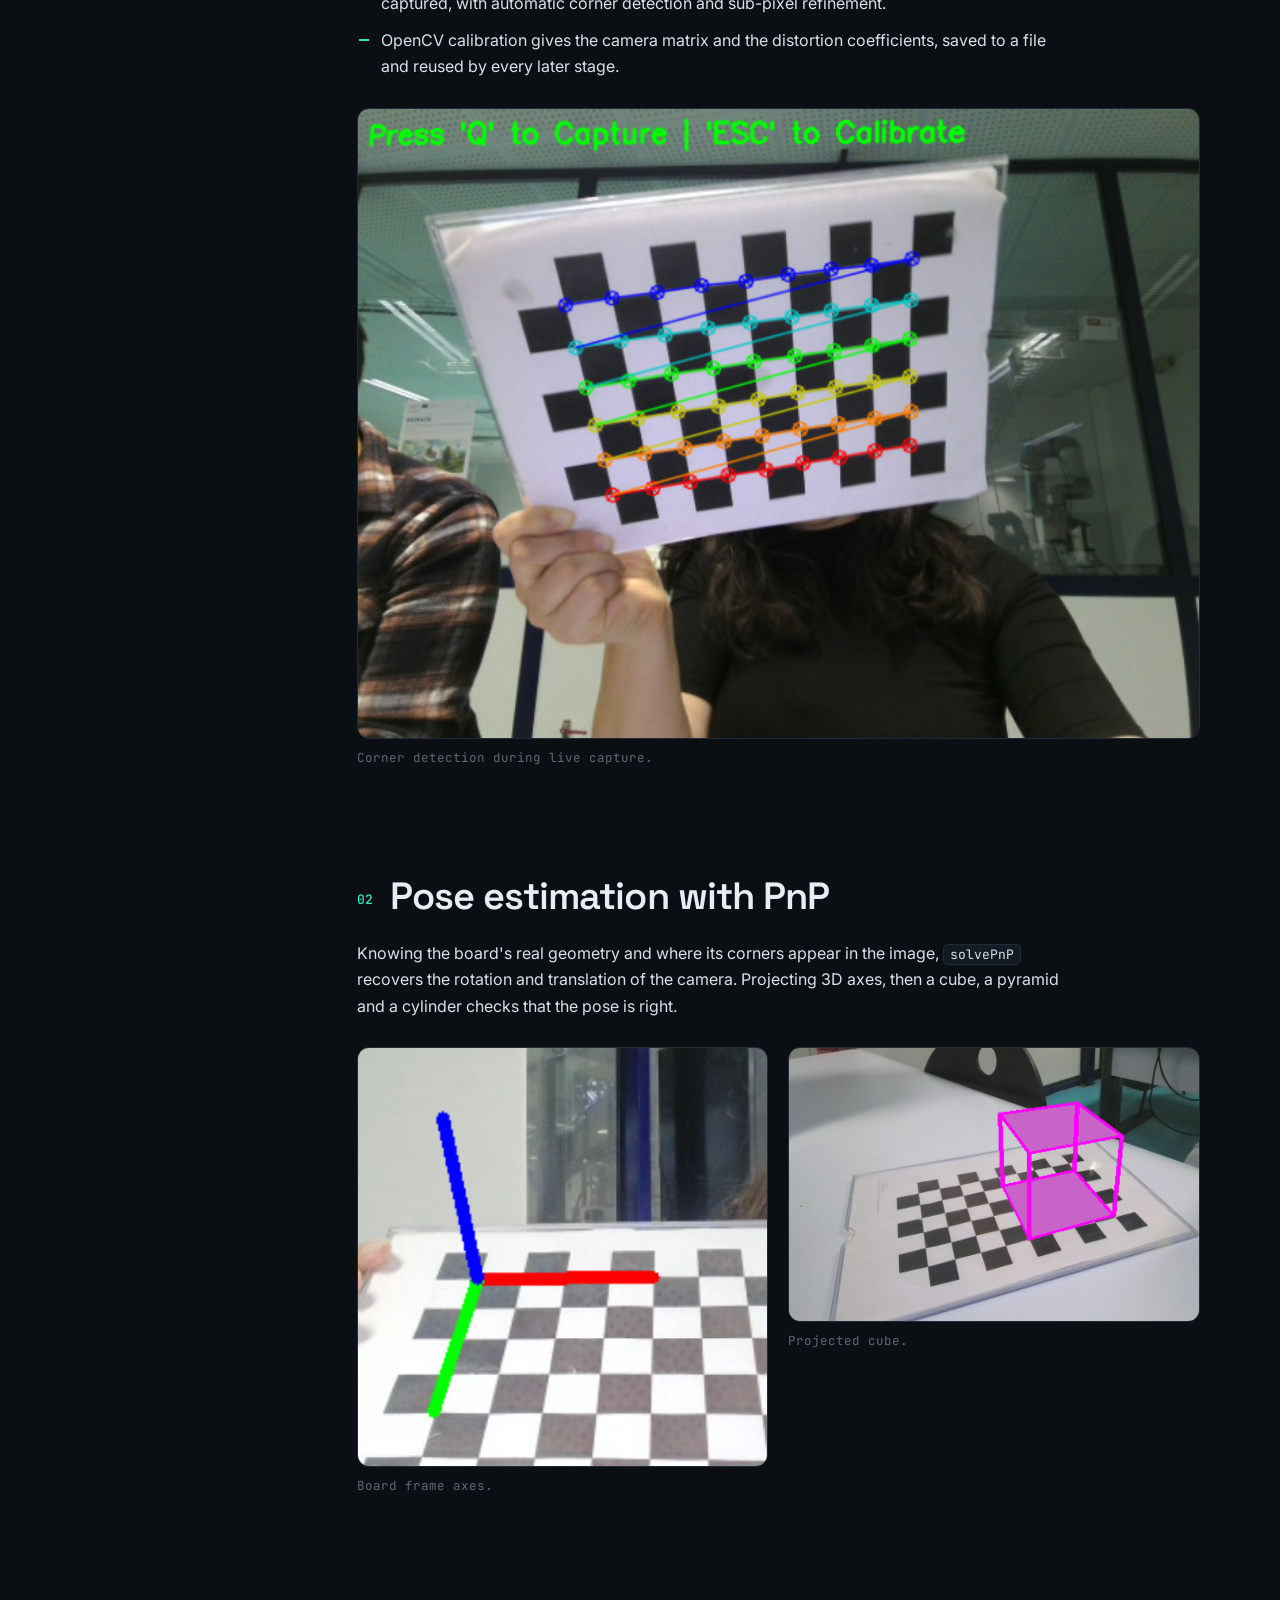
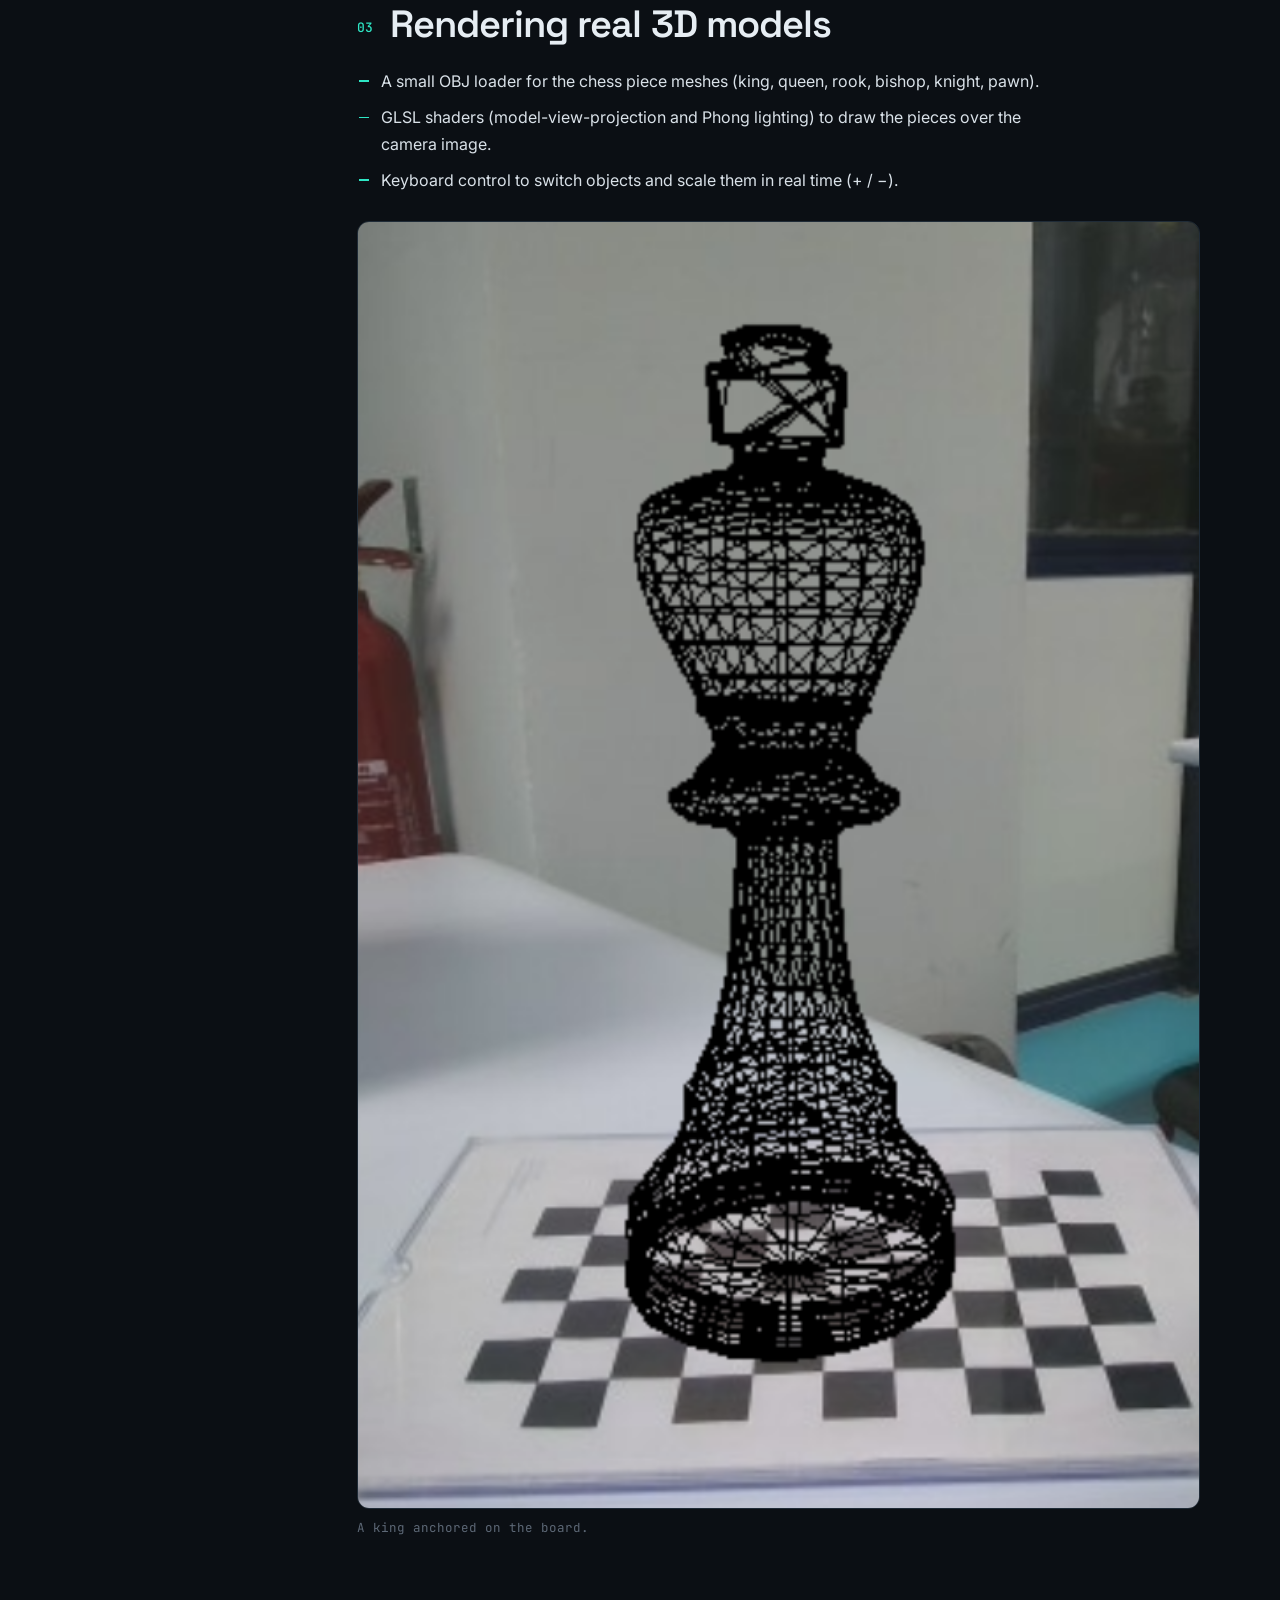
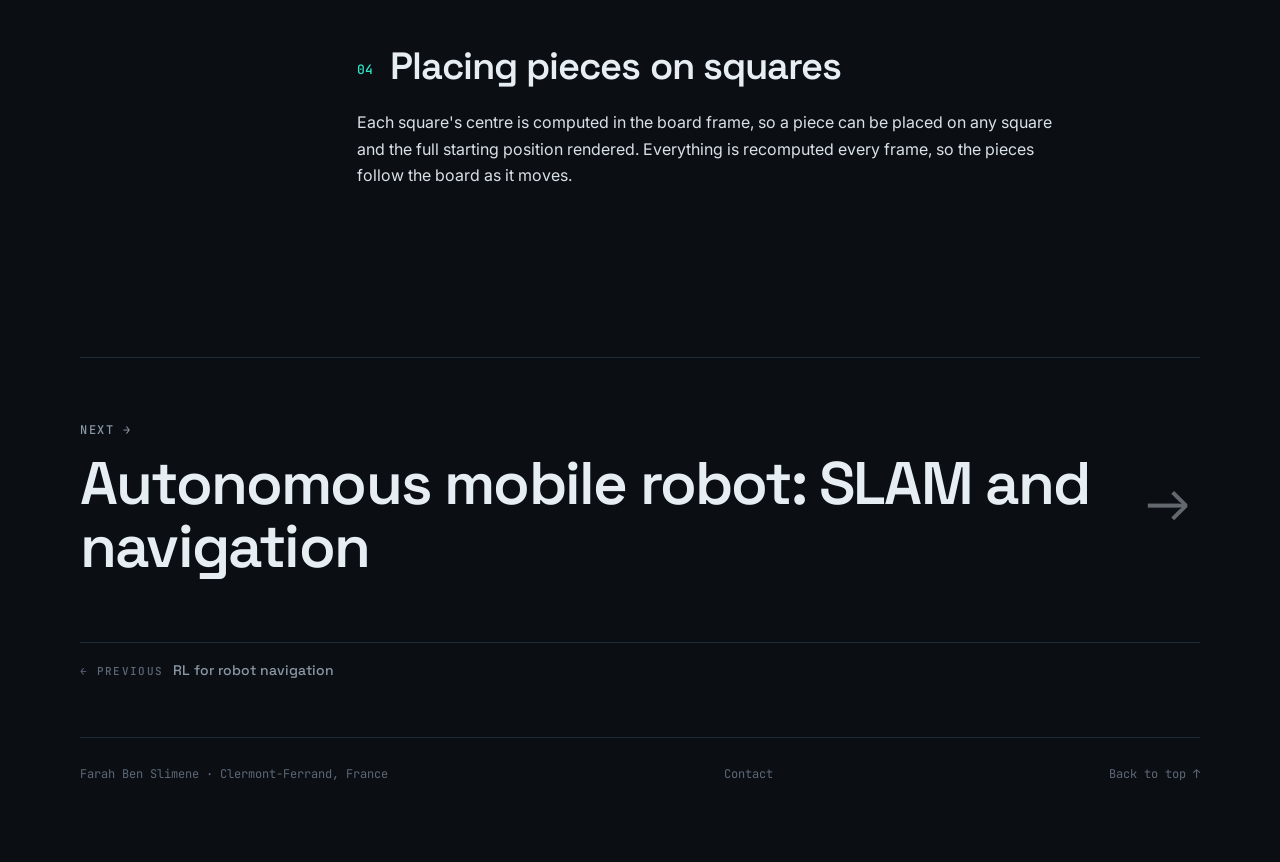
==== commit df52af60: "Add coursework: SE(3) pose control, dual-quaternion FK, rigid-motion geometry, RANSAC Also publishes" ====
--- a/projects/ar-chess.html
+++ b/projects/ar-chess.html
@@ -26,7 +26,7 @@
     <a href="../index.html#work">Projects</a>
     <a href="../index.html#contact">Contact</a>
   </nav>
-  <a class="bar-cta" href="../assets/BEN_SLIMENE_Farah_CV.pdf">Résumé <span class="long">PDF </span>↓</a>
+  <span class="cv-split bar-pick"><span class="cv-lab">CV</span><a href="../assets/BEN_SLIMENE_Farah_CV_EN.pdf" target="_blank" rel="noopener" aria-label="CV in English (PDF)">EN</a><a href="../assets/BEN_SLIMENE_Farah_CV_FR.pdf" target="_blank" rel="noopener" aria-label="CV en français (PDF)">FR</a></span>
 </header>
 
 <main class="wrap case" id="top">
@@ -108,7 +108,7 @@
 
   <div class="pager">
     <a href="rl-navigation.html"><small>← previous</small>RL for robot navigation</a>
-    <a class="next" href="slam-mapping.html"><small>next →</small>SLAM and robust mapping</a>
+    <a class="next" href="slam-mapping.html"><small>next →</small>Autonomous mobile robot: SLAM and navigation</a>
   </div>
 </main>
 
--- a/v2.css
+++ b/v2.css
@@ -106,7 +106,7 @@
 /* ----- about ----- */
 .about-grid { display: grid; grid-template-columns: 320px 1fr; gap: clamp(36px, 6vw, 80px); align-items: start; }
 .portrait { all: unset; cursor: pointer; display: block; perspective: 1200px; }
-.portrait-card { position: relative; display: block; aspect-ratio: 4 / 5; transform-style: preserve-3d; transition: transform .9s var(--ease); }
+.portrait-card { position: relative; display: block; aspect-ratio: 1199 / 1312; transform-style: preserve-3d; transition: transform .9s var(--ease); }
 .portrait.flipped .portrait-card { transform: rotateY(180deg); }
 .face { position: absolute; inset: 0; border-radius: 18px; overflow: hidden; backface-visibility: hidden; border: 1px solid var(--line-2); }
 .face img { width: 100%; height: 100%; object-fit: cover; filter: grayscale(.15); transition: filter .4s, transform .8s var(--ease); }
@@ -120,6 +120,7 @@
 .lede .w.on { color: var(--text); }
 .notes { display: grid; gap: 16px; color: var(--muted); font-size: 17px; max-width: 640px; border-left: 1px solid var(--line-2); padding-left: 24px; }
 .notes p { margin: 0; }
+.notes b { color: var(--text); font-weight: 600; }
 
 /* ----- skills ----- */
 .skills-grid { display: grid; grid-template-columns: repeat(2, 1fr); gap: 52px 64px; }
@@ -149,6 +150,12 @@
 .job ul { margin: 0 0 18px; padding-left: 18px; color: var(--muted); }
 .job li { margin-bottom: 6px; }
 .job li::marker { color: var(--dim); }
+.job-shots { display: grid; grid-template-columns: 3fr 5fr; gap: 10px; margin: 0 0 18px; }
+.job-shots a { display: block; overflow: hidden; border-radius: 10px; border: 1px solid var(--line); }
+.job-shots a:first-child { grid-row: span 2; }
+.job-shots a:not(:first-child) { aspect-ratio: 4 / 3; }
+.job-shots img { display: block; width: 100%; height: 100%; object-fit: cover; transition: transform .5s ease; }
+.job-shots a:hover img { transform: scale(1.04); }
 .chips { display: flex; flex-wrap: wrap; gap: 6px; margin: 0; }
 .chips span { font: 12px var(--mono); padding: 4px 10px; border-radius: 99px; border: 1px solid var(--line-2); color: var(--muted); }
 .edu { display: grid; grid-template-columns: 110px 1fr; gap: 14px 16px; margin: 6px 0 22px; }
@@ -227,7 +234,7 @@
 /* ----- responsive ----- */
 @media (max-width: 900px) {
   .bar nav { display: none; }
-  .bar-cta { margin-left: auto; }
+  .bar-cta, .bar-pick { margin-left: auto; }
   .about-grid, .xp-grid { grid-template-columns: 1fr; }
   .portrait { max-width: 300px; }
   .xp-index { position: static; }
@@ -264,4 +271,40 @@
 .lang-sw button:hover { color: var(--text); }
 .lang-sw button[aria-pressed="true"] { background: var(--text); color: var(--bg); }
 .lang-sw button:focus-visible { outline: 2px solid var(--accent); }
-@media (max-width: 900px) { .lang-sw { margin-left: auto; } .bar-cta { margin-left: 0; } }
+@media (max-width: 900px) { .lang-sw { margin-left: auto; } .bar-cta, .bar-pick { margin-left: 0; } }
+
+/* CV links (EN / FR) */
+.cv-split { display: inline-flex; align-items: center; gap: 2px; padding: 3px 3px 3px 14px; border: 1.5px solid var(--text); border-radius: 99px; font: 500 14px var(--display); }
+.cv-split .cv-lab { margin-right: 8px; }
+.cv-split a { padding: 4px 10px; border-radius: 99px; font-size: 13px; letter-spacing: .04em; color: var(--muted); transition: background .2s, color .2s; }
+.cv-split a:hover, .cv-split a:focus-visible { background: var(--text); color: var(--bg); }
+.cv-split.hero-cv { padding-left: 20px; border: 1.5px dashed var(--line-2); color: var(--muted); font-size: 15px; }
+.cv-split.hero-cv:hover { border-style: solid; border-color: var(--text); color: var(--text); }
+
+/* video CV pill (hero) */
+.video-cv { display: inline-flex; align-items: center; gap: 10px; padding: 7px 18px 7px 8px; border: 1.5px dashed var(--line-2); border-radius: 99px; font: 500 15px var(--display); color: var(--muted); transition: border-color .2s, color .2s; }
+.video-cv i { display: grid; place-items: center; width: 26px; height: 26px; border-radius: 50%; background: var(--accent); color: var(--bg); font-style: normal; font-size: 10px; padding-left: 2px; }
+.video-cv:hover, .video-cv:focus-visible { border-style: solid; border-color: var(--text); color: var(--text); }
+
+/* in-progress projects */
+.wip-head { margin-top: 72px; }
+.wip-head.hide { display: none; }
+.wip-grid { display: grid; grid-template-columns: 1fr 1fr; gap: 28px; margin-top: 8px; }
+.item.wip { cursor: default; }
+.item.wip:hover .meta b { text-decoration: none; }
+.badge-wip { position: absolute; top: 14px; left: 14px; z-index: 3; display: inline-flex; align-items: center; gap: 7px; padding: 5px 11px; border-radius: 99px; background: #0d1117; color: var(--accent); font: 500 11px var(--mono); letter-spacing: .06em; text-transform: uppercase; }
+.badge-wip i { width: 7px; height: 7px; border-radius: 50%; background: var(--accent-2); animation: wipPulse 1.6s ease-in-out infinite; }
+.wip-screen { aspect-ratio: 16 / 10; display: flex; align-items: center; background: #0d1117 linear-gradient(rgba(46,230,197,.06) 1px, transparent 1px) 0 0 / 100% 22px; }
+.wip-body { display: flex; flex-direction: column; gap: 12px; width: 100%; padding: 8% 9%; font: 13px/1.4 var(--mono); color: #c9d3dd; }
+.wip-k { color: var(--accent); font-size: 12px; letter-spacing: .08em; text-transform: uppercase; }
+.wip-desc { font: 14px/1.5 var(--sans); color: #e6edf3; }
+.wip-list { display: flex; flex-direction: column; gap: 6px; }
+.wip-list span::before { content: "[ ] "; color: #5b6b7b; }
+.wip-list span.next { color: var(--accent-2); }
+.wip-list span.next::before { content: "→ "; color: var(--accent-2); }
+.wip-bar { position: relative; height: 6px; border-radius: 99px; background: #1c2633; overflow: hidden; }
+.wip-bar i { position: absolute; inset: 0; width: 40%; border-radius: 99px; background: repeating-linear-gradient(45deg, var(--accent) 0 8px, #22b89d 8px 16px); animation: wipSlide 2.4s ease-in-out infinite alternate; }
+@keyframes wipPulse { 50% { opacity: .3; } }
+@keyframes wipSlide { from { transform: translateX(-10%); } to { transform: translateX(160%); } }
+@media (prefers-reduced-motion: reduce) { .badge-wip i, .wip-bar i { animation: none; } }
+@media (max-width: 680px) { .wip-grid { grid-template-columns: 1fr; } .wip-head { margin-top: 48px; } }
--- a/case.css
+++ b/case.css
@@ -55,6 +55,7 @@
 .case-sec figure { margin: 28px 0; }
 .case-sec figure img, .case-sec figure video { width: 100%; border-radius: 12px; border: 1px solid var(--line); background: #fff; }
 .case-sec figure video { background: #05080b; }
+.case-sec figure video[data-auto] { cursor: pointer; }
 .case-sec figure img, .case-hero img { cursor: zoom-in; transition: transform .5s var(--ease), border-color .3s; }
 .case-sec figure img:hover { border-color: var(--line-2); transform: translateY(-3px); }
 figcaption { margin-top: 10px; font: 12.5px/1.5 var(--mono); color: var(--dim); }
@@ -125,3 +126,9 @@
   .case-hero { border-radius: 12px; }
 }
 @media (prefers-reduced-motion: reduce) { .rv { opacity: 1; transform: none; } }
+.case-sec p.credit { padding: 12px 16px; border: 1px dashed var(--line-2); border-radius: 10px; font-size: 14.5px; color: var(--muted); }
+
+/* three synchronised cameras in one video: let it run wider than the text */
+@media (min-width: 1000px) { .case-sec figure.multi { margin-right: -60px; } }
+.fact-link { border-bottom: 1px solid var(--line-2); transition: border-color .2s; }
+.fact-link:hover { border-color: var(--text); }
